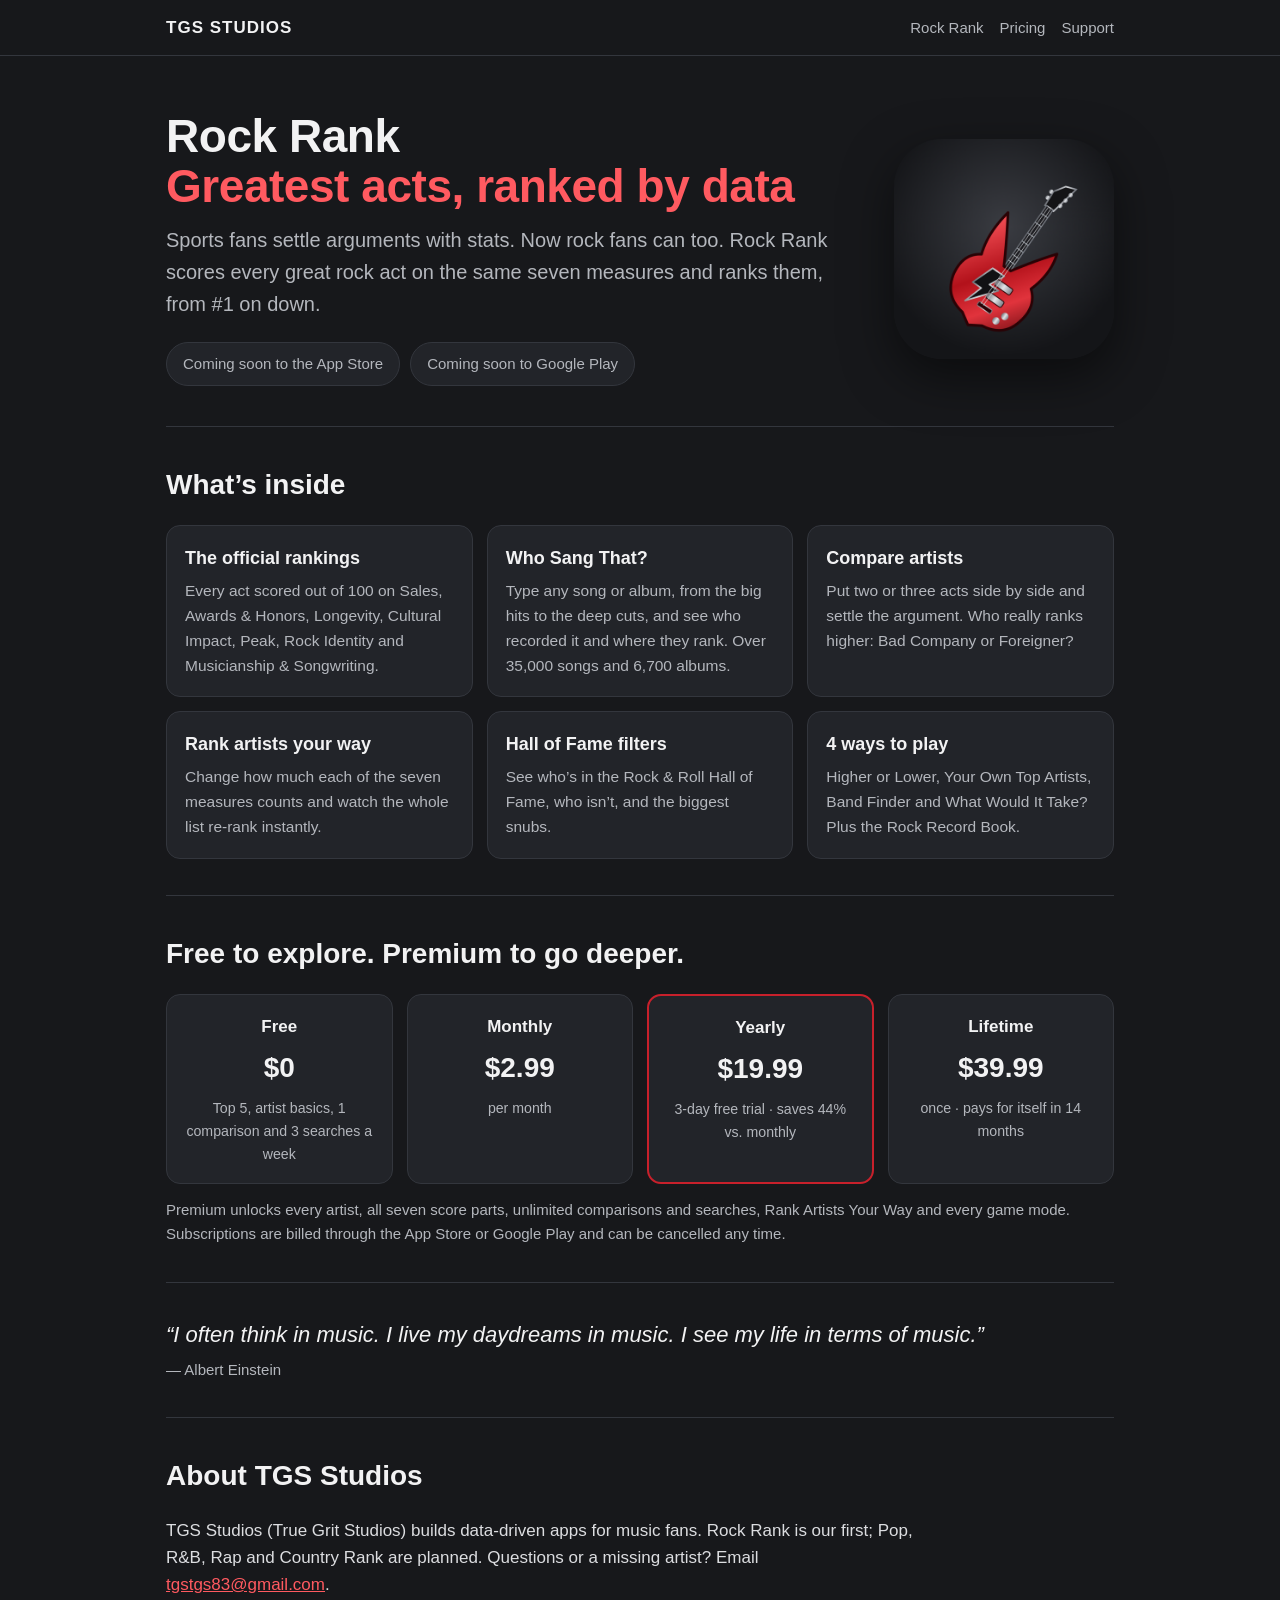
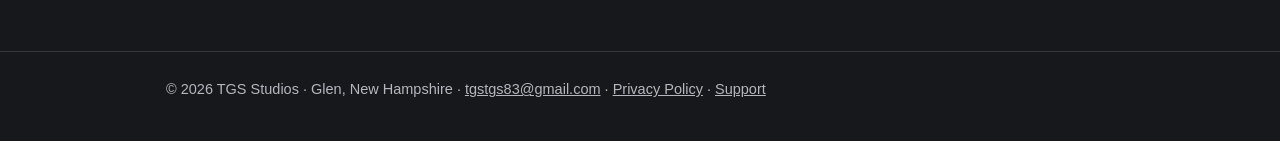
==== index.html @ dc3b04f5 "Pricing: 3-day free trial with the yearly plan Co-Authored-By: Claude Opus 5.5 <noreply@anthropic.co" ====
<!doctype html><html lang="en"><head><meta charset="utf-8"><meta name="viewport" content="width=device-width,initial-scale=1"><link rel="stylesheet" href="style.css"><link rel="icon" href="favicon.png"><link rel="apple-touch-icon" href="apple-touch-icon.png">
<title>Rock Rank — The greatest rock acts, ranked by data | TGS Studios</title>
<meta name="description" content="Rock Rank ranks the greatest rock acts of all time by data: sales, awards, chart longevity, cultural impact and more. From TGS Studios.">
</head><body><header class="top"><div class="wrap"><a class="brand" href="./">TGS STUDIOS</a><nav><a href="./#features">Rock Rank</a><a href="./#pricing">Pricing</a><a href="support.html">Support</a></nav></div></header>
<main class="wrap">
<div class="hero"><div>
<h1>Rock Rank<br><span>Greatest acts, ranked by data</span></h1>
<p class="lead">Sports fans settle arguments with stats. Now rock fans can too. Rock Rank scores every great rock act on the same seven measures and ranks them, from #1 on down.</p>
<div class="badges"><span class="pill">Coming soon to the App Store</span><span class="pill">Coming soon to Google Play</span></div>
</div><img src="rockrank-icon.png" alt="Rock Rank app icon: a red electric guitar"></div>

<section id="features"><h2>What&rsquo;s inside</h2><div class="grid">
<div class="card"><h3>The official rankings</h3><p>Every act scored out of 100 on Sales, Awards &amp; Honors, Longevity, Cultural Impact, Peak, Rock Identity and Musicianship &amp; Songwriting.</p></div>
<div class="card"><h3>Who Sang That?</h3><p>Type any song or album, from the big hits to the deep cuts, and see who recorded it and where they rank. Over 35,000 songs and 6,700 albums.</p></div>
<div class="card"><h3>Compare artists</h3><p>Put two or three acts side by side and settle the argument. Who really ranks higher: Bad Company or Foreigner?</p></div>
<div class="card"><h3>Rank artists your way</h3><p>Change how much each of the seven measures counts and watch the whole list re-rank instantly.</p></div>
<div class="card"><h3>Hall of Fame filters</h3><p>See who&rsquo;s in the Rock &amp; Roll Hall of Fame, who isn&rsquo;t, and the biggest snubs.</p></div>
<div class="card"><h3>4 ways to play</h3><p>Higher or Lower, Your Own Top Artists, Band Finder and What Would It Take? Plus the Rock Record Book.</p></div>
</div></section>

<section id="pricing"><h2>Free to explore. Premium to go deeper.</h2>
<div class="prices">
<div class="price"><b>Free</b><div class="amt">$0</div><small>Top 5, artist basics, 1 comparison and 3 searches a week</small></div>
<div class="price"><b>Monthly</b><div class="amt">$2.99</div><small>per month</small></div>
<div class="price best"><b>Yearly</b><div class="amt">$19.99</div><small>3-day free trial &middot; saves 44% vs. monthly</small></div>
<div class="price"><b>Lifetime</b><div class="amt">$39.99</div><small>once &middot; pays for itself in 14 months</small></div>
</div>
<p style="color:var(--muted);font-size:15px;margin:14px 0 0">Premium unlocks every artist, all seven score parts, unlimited comparisons and searches, Rank Artists Your Way and every game mode. Subscriptions are billed through the App Store or Google Play and can be cancelled any time.</p></section>

<section><blockquote>&ldquo;I often think in music. I live my daydreams in music. I see my life in terms of music.&rdquo;<footer>&mdash; Albert Einstein</footer></blockquote></section>

<section><h2>About TGS Studios</h2><p style="color:#dcdde0;max-width:760px">TGS Studios (True Grit Studios) builds data-driven apps for music fans. Rock Rank is our first; Pop, R&amp;B, Rap and Country Rank are planned. Questions or a missing artist? Email <a href="mailto:tgstgs83@gmail.com">tgstgs83@gmail.com</a>.</p></section>
</main><footer class="site"><div class="wrap">&copy; 2026 TGS Studios &middot; Glen, New Hampshire &middot; <a href="mailto:tgstgs83@gmail.com">tgstgs83@gmail.com</a> &middot; <a href="privacy.html">Privacy Policy</a> &middot; <a href="support.html">Support</a></div></footer></body></html>
---- style.css ----
:root{--bg:#17181b;--panel:#222429;--line:#33363d;--text:#f2f2f3;--muted:#b4b7bd;--red:#c8202b;--red-hi:#ff5a60}
*{box-sizing:border-box}html{-webkit-text-size-adjust:100%}
body{margin:0;background:var(--bg);color:var(--text);font:17px/1.6 -apple-system,BlinkMacSystemFont,"Segoe UI",Roboto,Helvetica,Arial,sans-serif}
a{color:var(--red-hi)}
.wrap{max-width:980px;margin:0 auto;padding:0 16px}
header.top{border-bottom:1px solid var(--line)}
header.top .wrap{display:flex;align-items:center;justify-content:space-between;gap:12px;padding-top:14px;padding-bottom:14px}
.brand{font-weight:800;letter-spacing:.06em;color:var(--text);text-decoration:none}
nav a{color:var(--muted);text-decoration:none;margin-left:16px;font-size:15px}nav a:hover{color:var(--text)}
.hero{display:grid;grid-template-columns:1fr 220px;gap:32px;align-items:center;padding:56px 0 40px}
.hero h1{font-size:46px;line-height:1.08;margin:0 0 12px;letter-spacing:-.01em}
.hero h1 span{color:var(--red-hi)}
.hero p.lead{font-size:20px;color:var(--muted);margin:0 0 22px}
.hero img{width:220px;height:220px;border-radius:48px;box-shadow:0 18px 50px rgba(0,0,0,.5)}
.badges{display:flex;gap:10px;flex-wrap:wrap}
.pill{display:inline-block;border:1px solid var(--line);background:var(--panel);border-radius:999px;padding:9px 16px;font-size:15px;color:var(--muted)}
section{padding:36px 0;border-top:1px solid var(--line)}
section h2{font-size:28px;margin:0 0 18px}
.grid{display:grid;grid-template-columns:repeat(3,1fr);gap:14px}
.card{background:var(--panel);border:1px solid var(--line);border-radius:14px;padding:18px}
.card h3{margin:0 0 6px;font-size:18px}.card p{margin:0;color:var(--muted);font-size:15.5px}
.prices{display:grid;grid-template-columns:repeat(4,1fr);gap:14px}
.price{background:var(--panel);border:1px solid var(--line);border-radius:14px;padding:18px;text-align:center}
.price.best{border:2px solid var(--red)}
.price .amt{font-size:28px;font-weight:800;margin:6px 0}.price small{color:var(--muted);display:block}
blockquote{margin:0;font-size:22px;line-height:1.45;font-style:italic;color:var(--text)}
blockquote footer{font-style:normal;color:var(--muted);font-size:15px;margin-top:8px}
footer.site{border-top:1px solid var(--line);padding:26px 0 40px;color:var(--muted);font-size:14.5px}
footer.site a{color:var(--muted)}
.doc{max-width:760px;padding:30px 0 50px}.doc h1{font-size:34px;margin:0 0 6px}.doc h2{font-size:21px;margin:28px 0 6px}.doc p,.doc li{color:#dcdde0}
@media (max-width:760px){.hero{grid-template-columns:1fr;padding-top:32px}.hero img{width:140px;height:140px;border-radius:32px;order:-1}.hero h1{font-size:34px}.grid{grid-template-columns:1fr}.prices{grid-template-columns:1fr 1fr}nav a{margin-left:10px}}
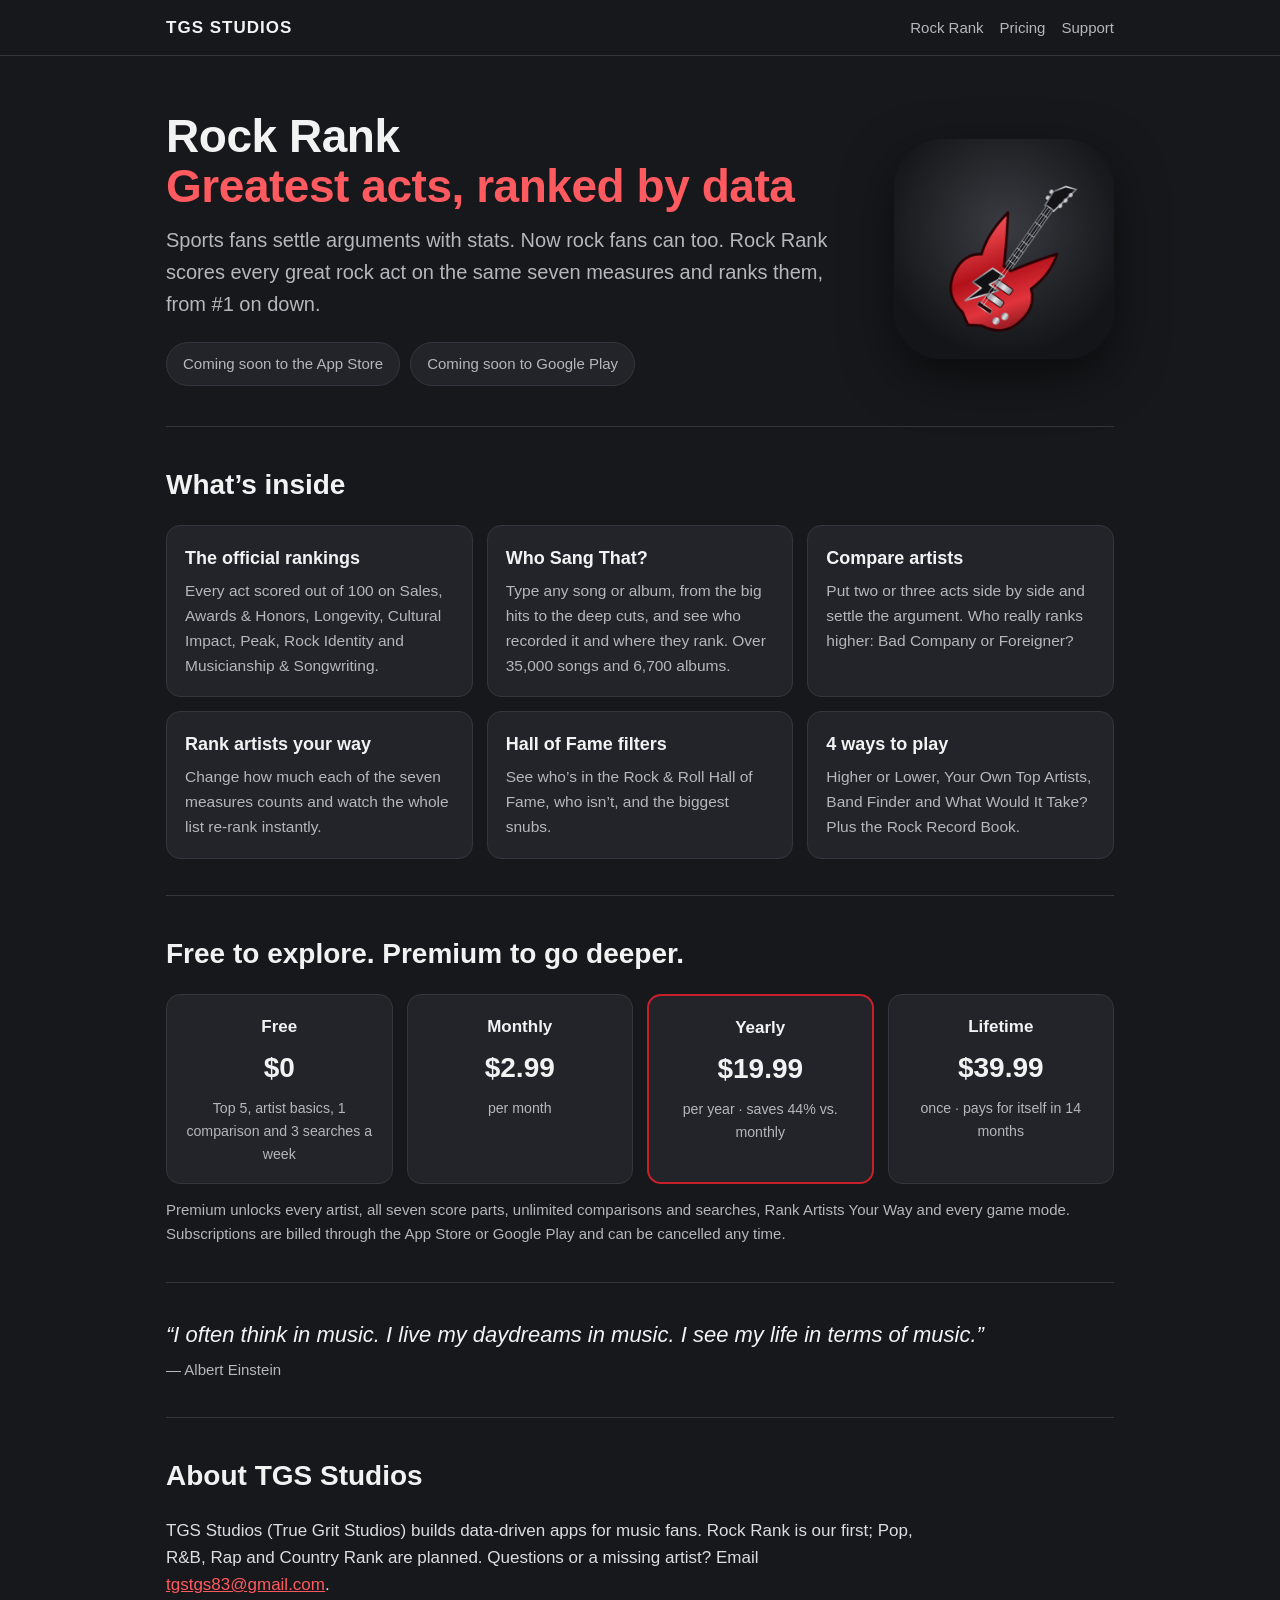
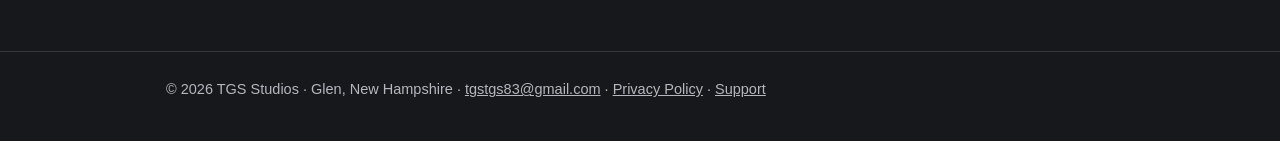
==== commit cd056e8c: "Pricing: no free trial Co-Authored-By: Claude Opus 5.5 <noreply@anthropic.com> Claude-Session: https" ====
--- a/index.html
+++ b/index.html
@@ -22,7 +22,7 @@
 <div class="prices">
 <div class="price"><b>Free</b><div class="amt">$0</div><small>Top 5, artist basics, 1 comparison and 3 searches a week</small></div>
 <div class="price"><b>Monthly</b><div class="amt">$2.99</div><small>per month</small></div>
-<div class="price best"><b>Yearly</b><div class="amt">$19.99</div><small>3-day free trial &middot; saves 44% vs. monthly</small></div>
+<div class="price best"><b>Yearly</b><div class="amt">$19.99</div><small>per year &middot; saves 44% vs. monthly</small></div>
 <div class="price"><b>Lifetime</b><div class="amt">$39.99</div><small>once &middot; pays for itself in 14 months</small></div>
 </div>
 <p style="color:var(--muted);font-size:15px;margin:14px 0 0">Premium unlocks every artist, all seven score parts, unlimited comparisons and searches, Rank Artists Your Way and every game mode. Subscriptions are billed through the App Store or Google Play and can be cancelled any time.</p></section>
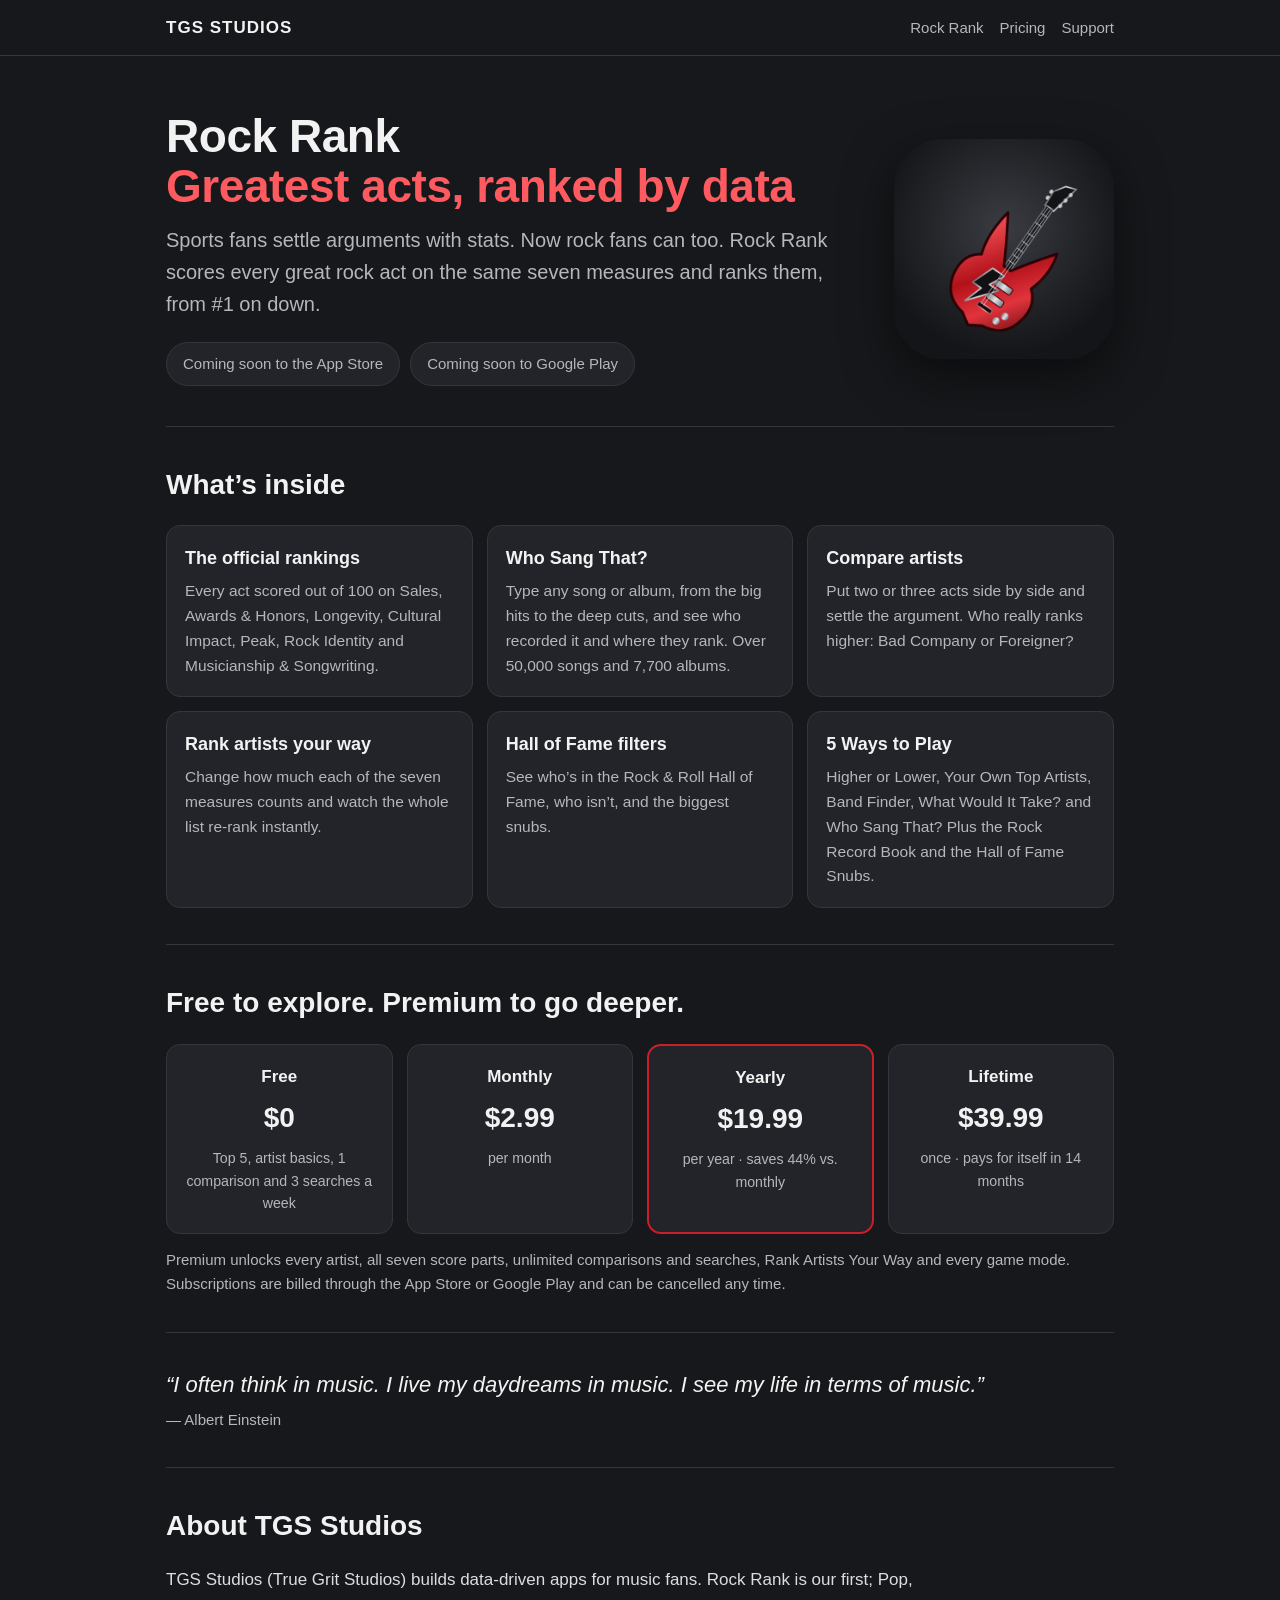
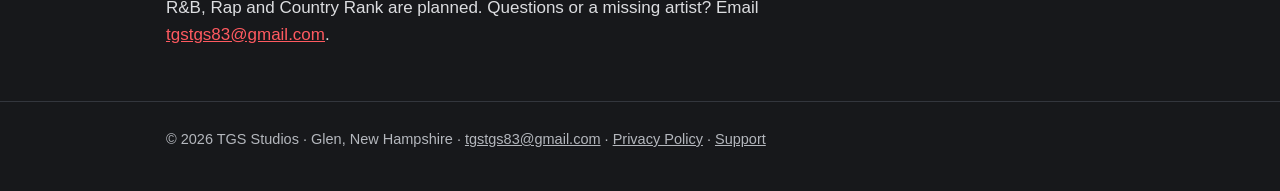
==== commit 5a5ff1ae: "Rock Rank: 5 Ways to Play, 50,000 songs and 7,700 albums Co-Authored-By: Claude Opus 5.5 <noreply@an" ====
--- a/index.html
+++ b/index.html
@@ -11,11 +11,11 @@
 
 <section id="features"><h2>What&rsquo;s inside</h2><div class="grid">
 <div class="card"><h3>The official rankings</h3><p>Every act scored out of 100 on Sales, Awards &amp; Honors, Longevity, Cultural Impact, Peak, Rock Identity and Musicianship &amp; Songwriting.</p></div>
-<div class="card"><h3>Who Sang That?</h3><p>Type any song or album, from the big hits to the deep cuts, and see who recorded it and where they rank. Over 35,000 songs and 6,700 albums.</p></div>
+<div class="card"><h3>Who Sang That?</h3><p>Type any song or album, from the big hits to the deep cuts, and see who recorded it and where they rank. Over 50,000 songs and 7,700 albums.</p></div>
 <div class="card"><h3>Compare artists</h3><p>Put two or three acts side by side and settle the argument. Who really ranks higher: Bad Company or Foreigner?</p></div>
 <div class="card"><h3>Rank artists your way</h3><p>Change how much each of the seven measures counts and watch the whole list re-rank instantly.</p></div>
 <div class="card"><h3>Hall of Fame filters</h3><p>See who&rsquo;s in the Rock &amp; Roll Hall of Fame, who isn&rsquo;t, and the biggest snubs.</p></div>
-<div class="card"><h3>4 ways to play</h3><p>Higher or Lower, Your Own Top Artists, Band Finder and What Would It Take? Plus the Rock Record Book.</p></div>
+<div class="card"><h3>5 Ways to Play</h3><p>Higher or Lower, Your Own Top Artists, Band Finder, What Would It Take? and Who Sang That? Plus the Rock Record Book and the Hall of Fame Snubs.</p></div>
 </div></section>
 
 <section id="pricing"><h2>Free to explore. Premium to go deeper.</h2>
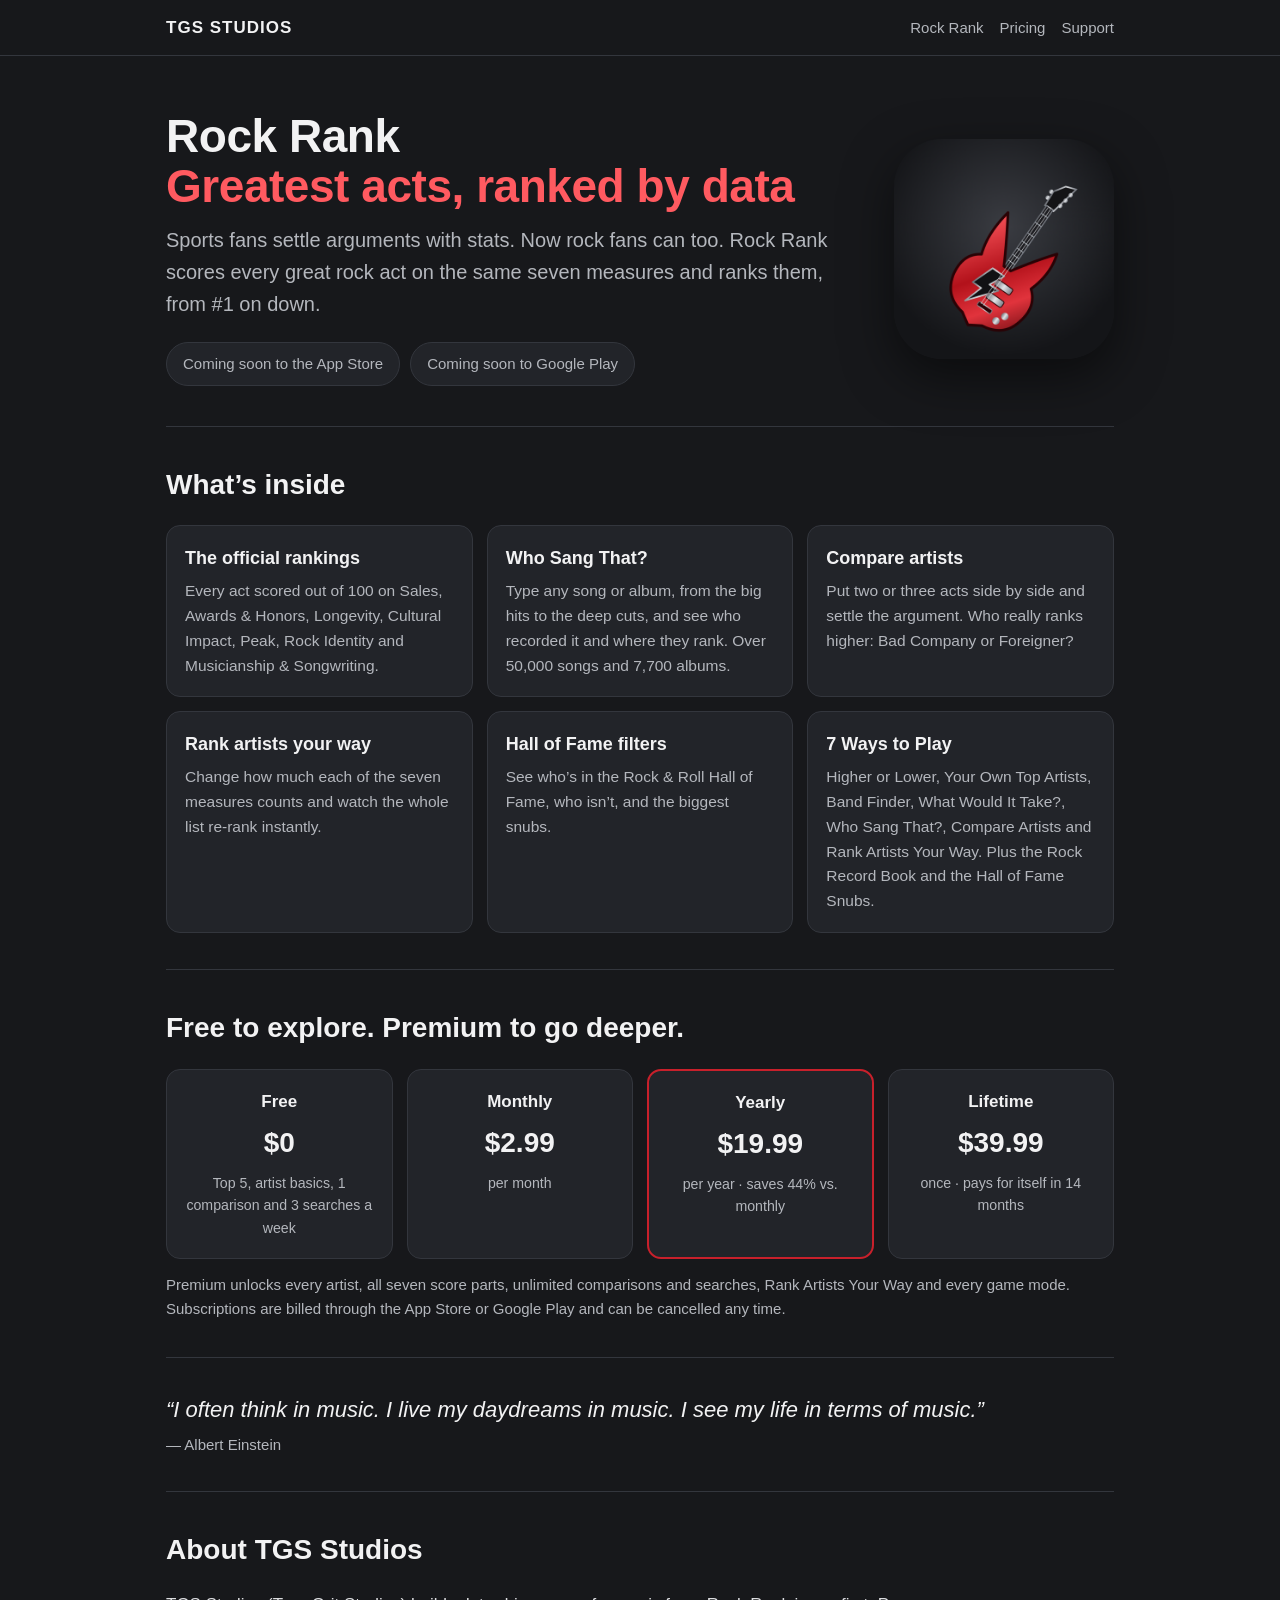
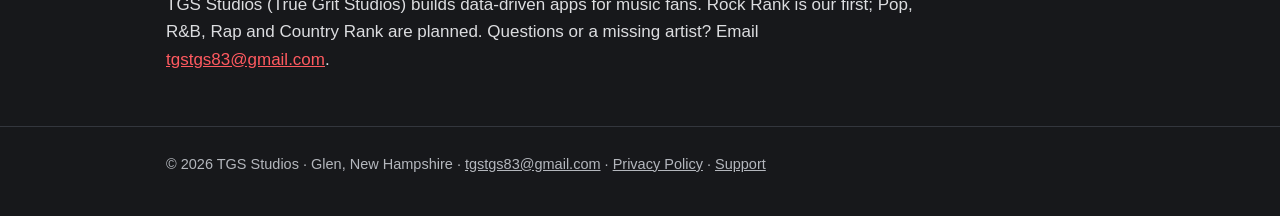
==== commit 7b7d24ab: "Rock Rank: 7 Ways to Play Co-Authored-By: Claude Opus 5.5 <noreply@anthropic.com> Claude-Session: ht" ====
--- a/index.html
+++ b/index.html
@@ -15,7 +15,7 @@
 <div class="card"><h3>Compare artists</h3><p>Put two or three acts side by side and settle the argument. Who really ranks higher: Bad Company or Foreigner?</p></div>
 <div class="card"><h3>Rank artists your way</h3><p>Change how much each of the seven measures counts and watch the whole list re-rank instantly.</p></div>
 <div class="card"><h3>Hall of Fame filters</h3><p>See who&rsquo;s in the Rock &amp; Roll Hall of Fame, who isn&rsquo;t, and the biggest snubs.</p></div>
-<div class="card"><h3>5 Ways to Play</h3><p>Higher or Lower, Your Own Top Artists, Band Finder, What Would It Take? and Who Sang That? Plus the Rock Record Book and the Hall of Fame Snubs.</p></div>
+<div class="card"><h3>7 Ways to Play</h3><p>Higher or Lower, Your Own Top Artists, Band Finder, What Would It Take?, Who Sang That?, Compare Artists and Rank Artists Your Way. Plus the Rock Record Book and the Hall of Fame Snubs.</p></div>
 </div></section>
 
 <section id="pricing"><h2>Free to explore. Premium to go deeper.</h2>
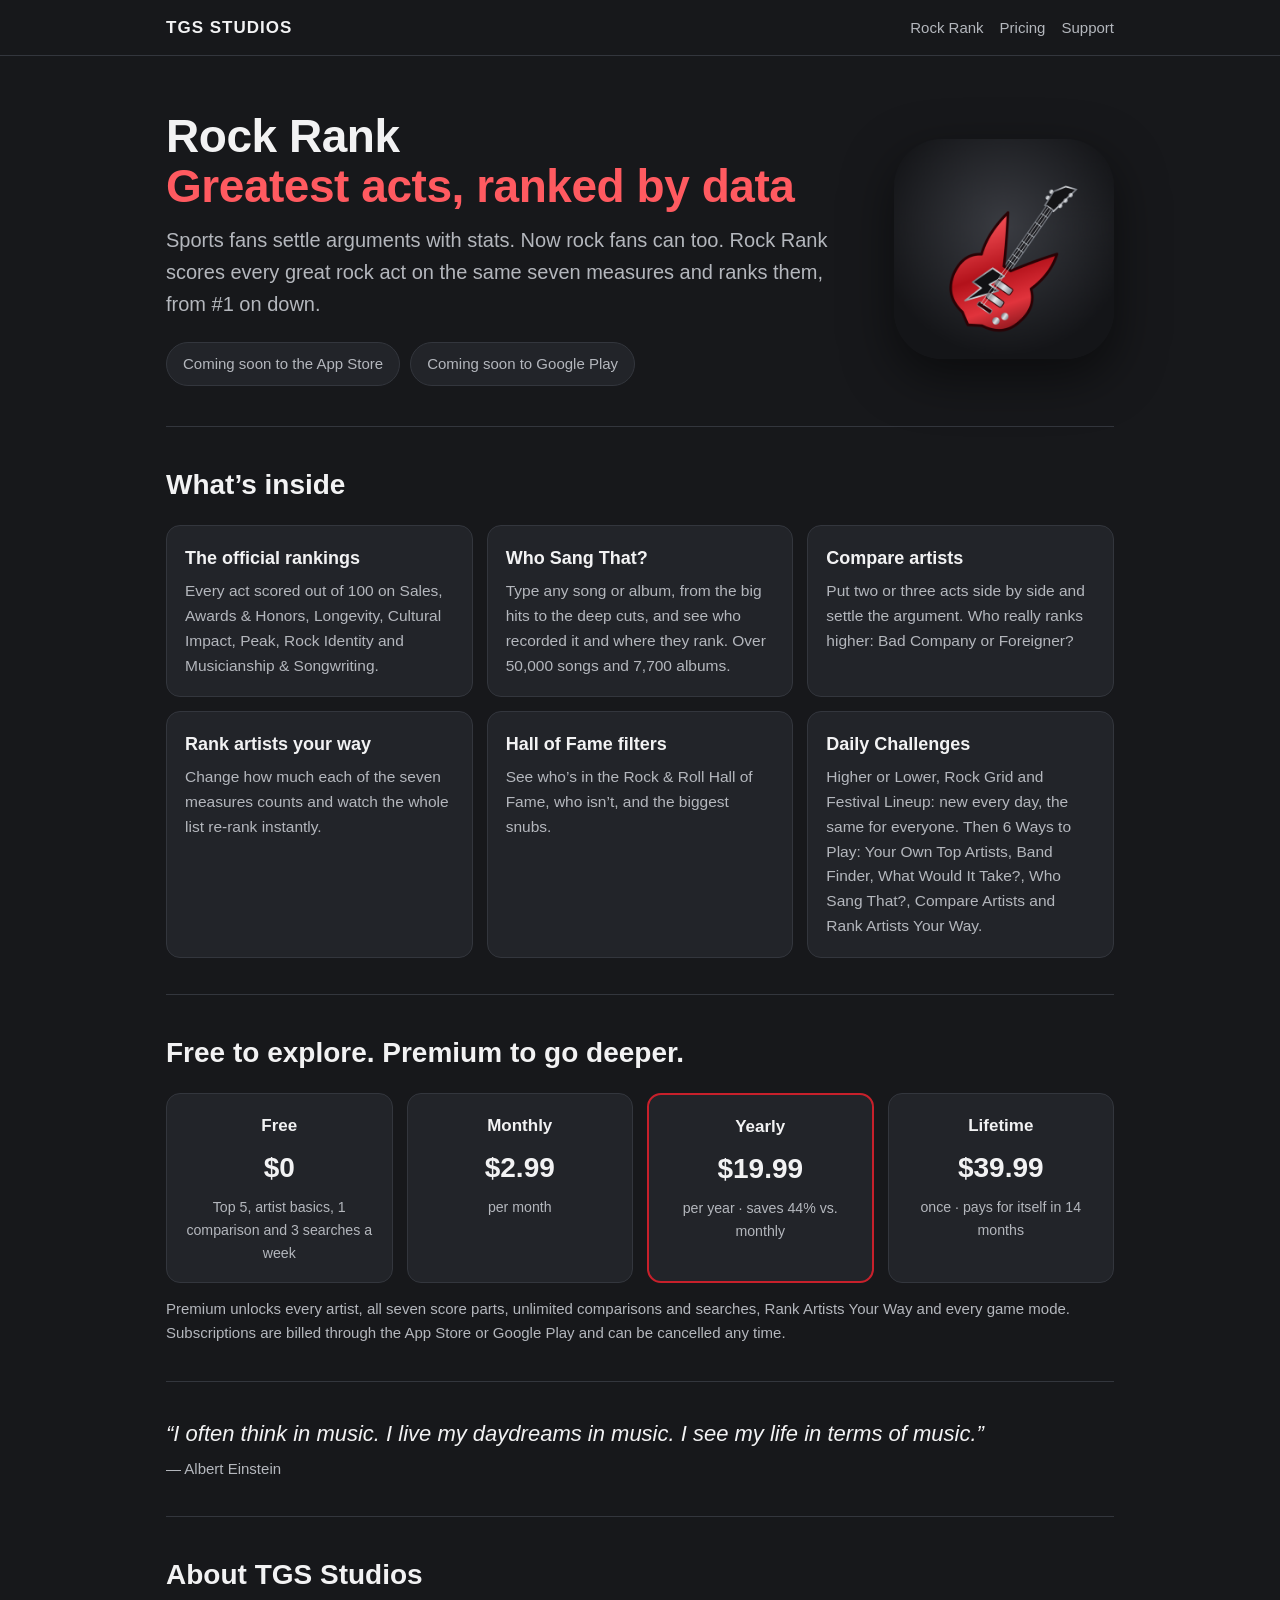
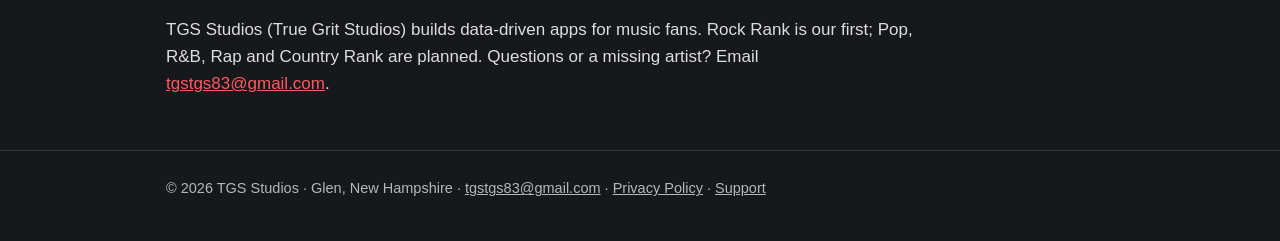
==== commit f40350ad: "Rock Rank: Daily Challenges and 6 Ways to Play Co-Authored-By: Claude Opus 5.5 <noreply@anthropic.co" ====
--- a/index.html
+++ b/index.html
@@ -15,7 +15,7 @@
 <div class="card"><h3>Compare artists</h3><p>Put two or three acts side by side and settle the argument. Who really ranks higher: Bad Company or Foreigner?</p></div>
 <div class="card"><h3>Rank artists your way</h3><p>Change how much each of the seven measures counts and watch the whole list re-rank instantly.</p></div>
 <div class="card"><h3>Hall of Fame filters</h3><p>See who&rsquo;s in the Rock &amp; Roll Hall of Fame, who isn&rsquo;t, and the biggest snubs.</p></div>
-<div class="card"><h3>7 Ways to Play</h3><p>Higher or Lower, Your Own Top Artists, Band Finder, What Would It Take?, Who Sang That?, Compare Artists and Rank Artists Your Way. Plus the Rock Record Book and the Hall of Fame Snubs.</p></div>
+<div class="card"><h3>Daily Challenges</h3><p>Higher or Lower, Rock Grid and Festival Lineup: new every day, the same for everyone. Then 6 Ways to Play: Your Own Top Artists, Band Finder, What Would It Take?, Who Sang That?, Compare Artists and Rank Artists Your Way.</p></div>
 </div></section>
 
 <section id="pricing"><h2>Free to explore. Premium to go deeper.</h2>
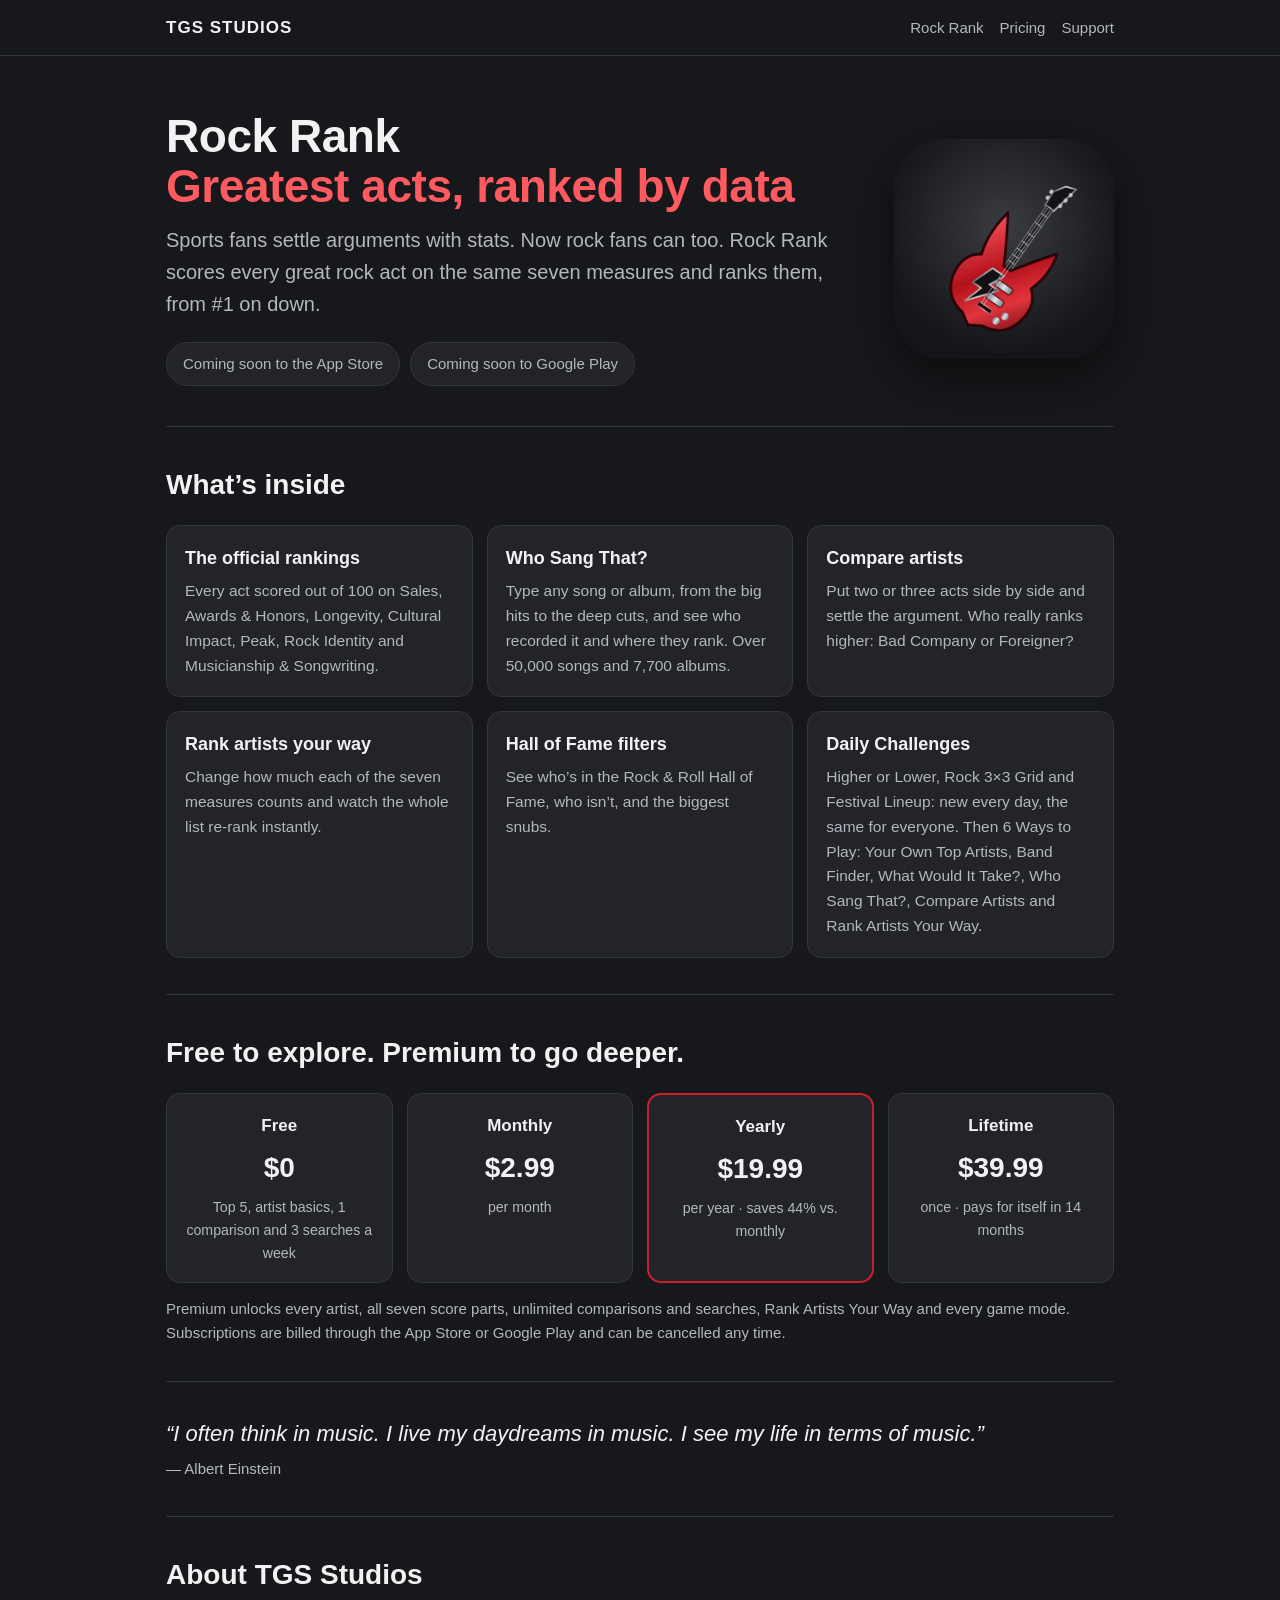
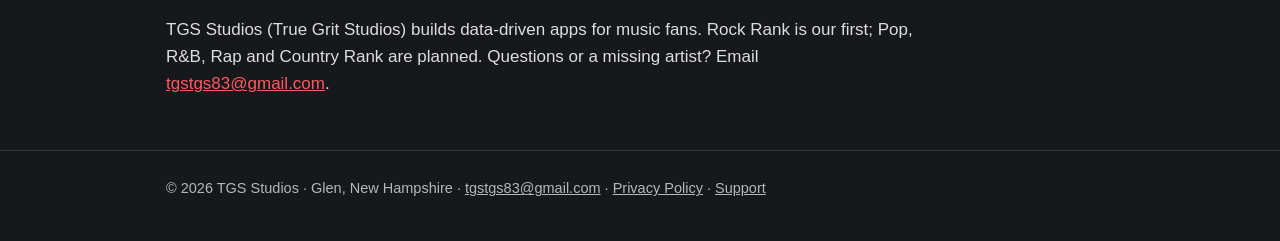
==== commit 48d07385: "Rock 3x3 Grid Co-Authored-By: Claude Opus 5.5 <noreply@anthropic.com> Claude-Session: https://claude" ====
--- a/index.html
+++ b/index.html
@@ -15,7 +15,7 @@
 <div class="card"><h3>Compare artists</h3><p>Put two or three acts side by side and settle the argument. Who really ranks higher: Bad Company or Foreigner?</p></div>
 <div class="card"><h3>Rank artists your way</h3><p>Change how much each of the seven measures counts and watch the whole list re-rank instantly.</p></div>
 <div class="card"><h3>Hall of Fame filters</h3><p>See who&rsquo;s in the Rock &amp; Roll Hall of Fame, who isn&rsquo;t, and the biggest snubs.</p></div>
-<div class="card"><h3>Daily Challenges</h3><p>Higher or Lower, Rock Grid and Festival Lineup: new every day, the same for everyone. Then 6 Ways to Play: Your Own Top Artists, Band Finder, What Would It Take?, Who Sang That?, Compare Artists and Rank Artists Your Way.</p></div>
+<div class="card"><h3>Daily Challenges</h3><p>Higher or Lower, Rock 3&times;3 Grid and Festival Lineup: new every day, the same for everyone. Then 6 Ways to Play: Your Own Top Artists, Band Finder, What Would It Take?, Who Sang That?, Compare Artists and Rank Artists Your Way.</p></div>
 </div></section>
 
 <section id="pricing"><h2>Free to explore. Premium to go deeper.</h2>
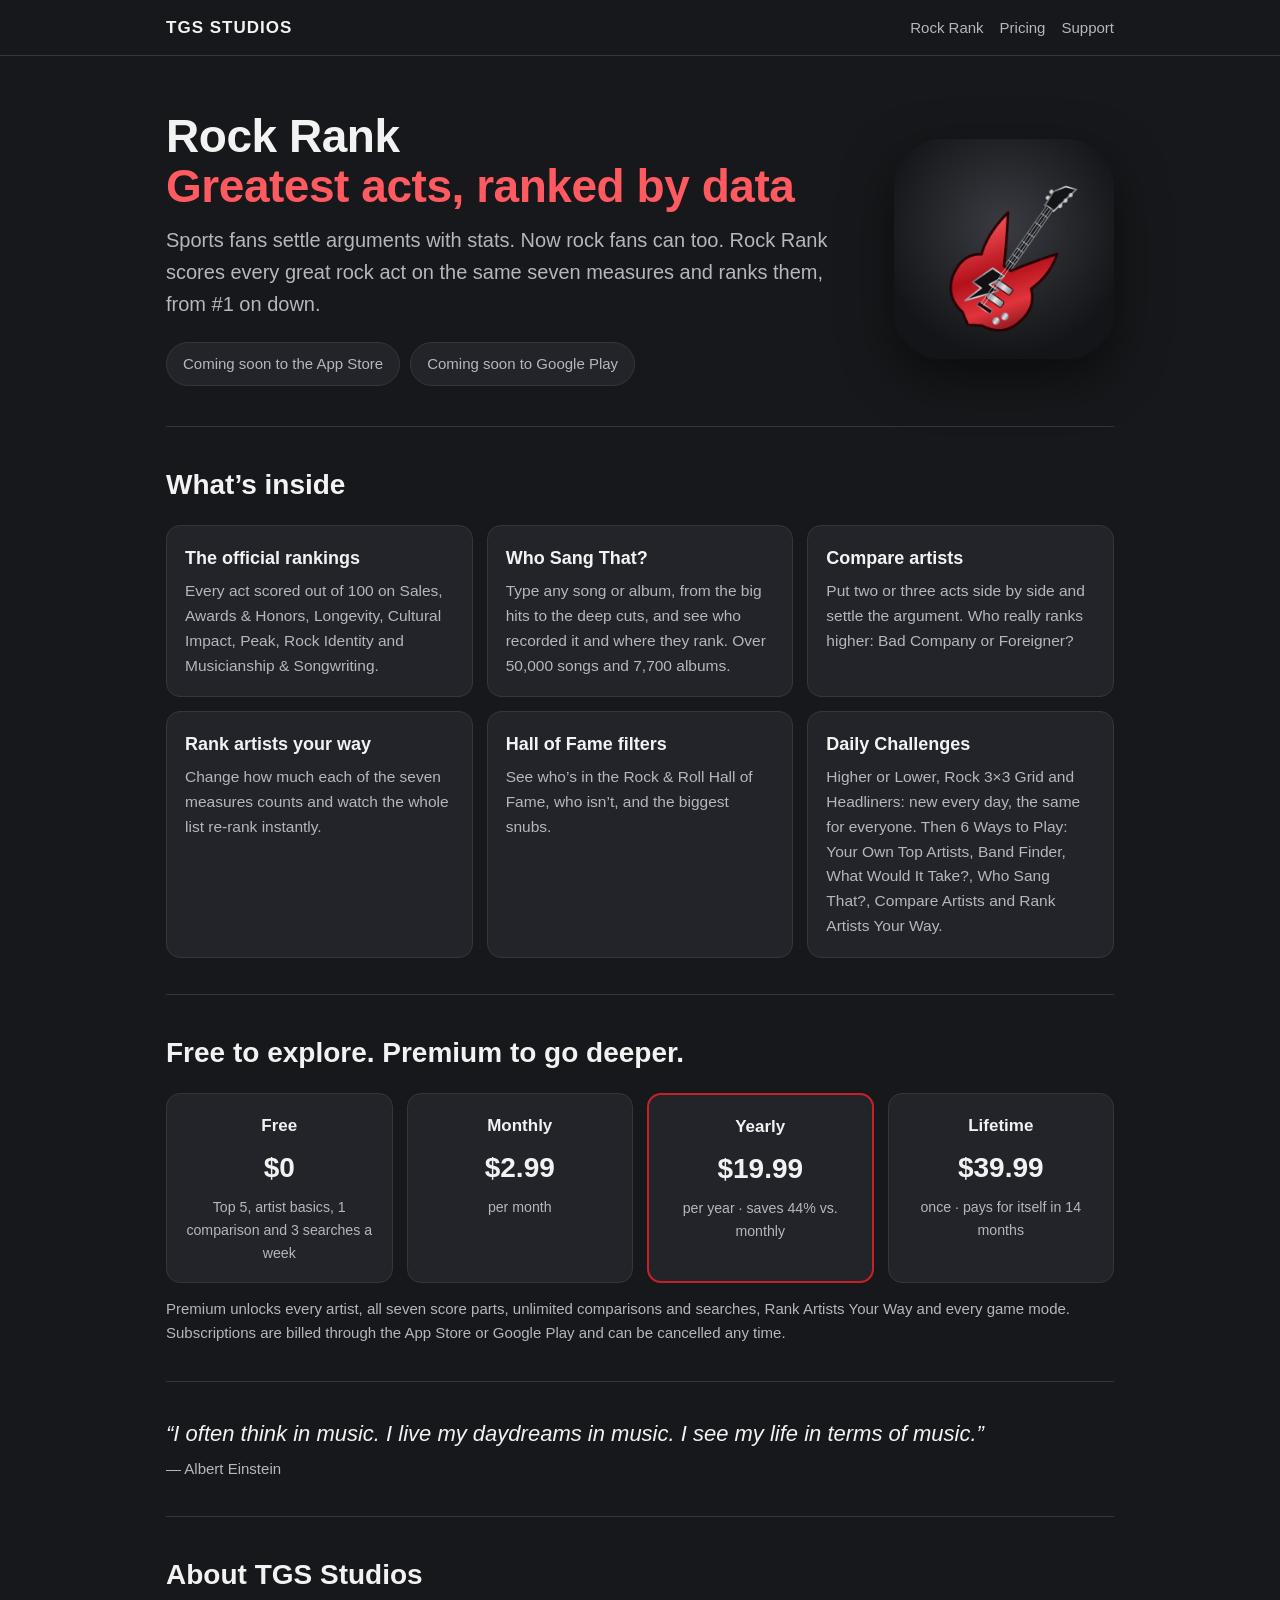
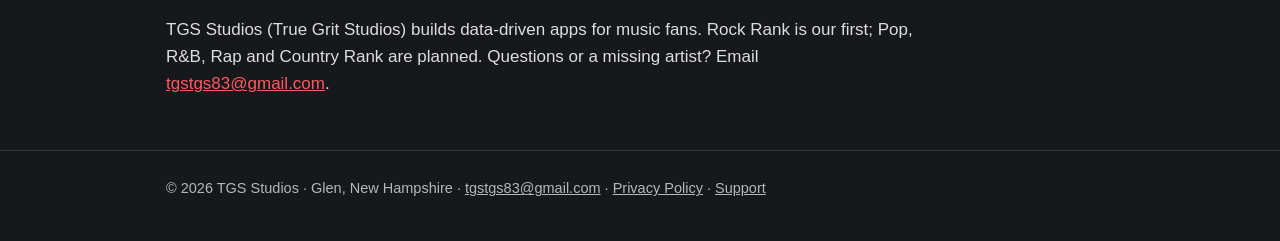
==== commit 1431a093: "Headliners Co-Authored-By: Claude Opus 5.5 <noreply@anthropic.com> Claude-Session: https://claude.ai" ====
--- a/index.html
+++ b/index.html
@@ -15,7 +15,7 @@
 <div class="card"><h3>Compare artists</h3><p>Put two or three acts side by side and settle the argument. Who really ranks higher: Bad Company or Foreigner?</p></div>
 <div class="card"><h3>Rank artists your way</h3><p>Change how much each of the seven measures counts and watch the whole list re-rank instantly.</p></div>
 <div class="card"><h3>Hall of Fame filters</h3><p>See who&rsquo;s in the Rock &amp; Roll Hall of Fame, who isn&rsquo;t, and the biggest snubs.</p></div>
-<div class="card"><h3>Daily Challenges</h3><p>Higher or Lower, Rock 3&times;3 Grid and Festival Lineup: new every day, the same for everyone. Then 6 Ways to Play: Your Own Top Artists, Band Finder, What Would It Take?, Who Sang That?, Compare Artists and Rank Artists Your Way.</p></div>
+<div class="card"><h3>Daily Challenges</h3><p>Higher or Lower, Rock 3&times;3 Grid and Headliners: new every day, the same for everyone. Then 6 Ways to Play: Your Own Top Artists, Band Finder, What Would It Take?, Who Sang That?, Compare Artists and Rank Artists Your Way.</p></div>
 </div></section>
 
 <section id="pricing"><h2>Free to explore. Premium to go deeper.</h2>
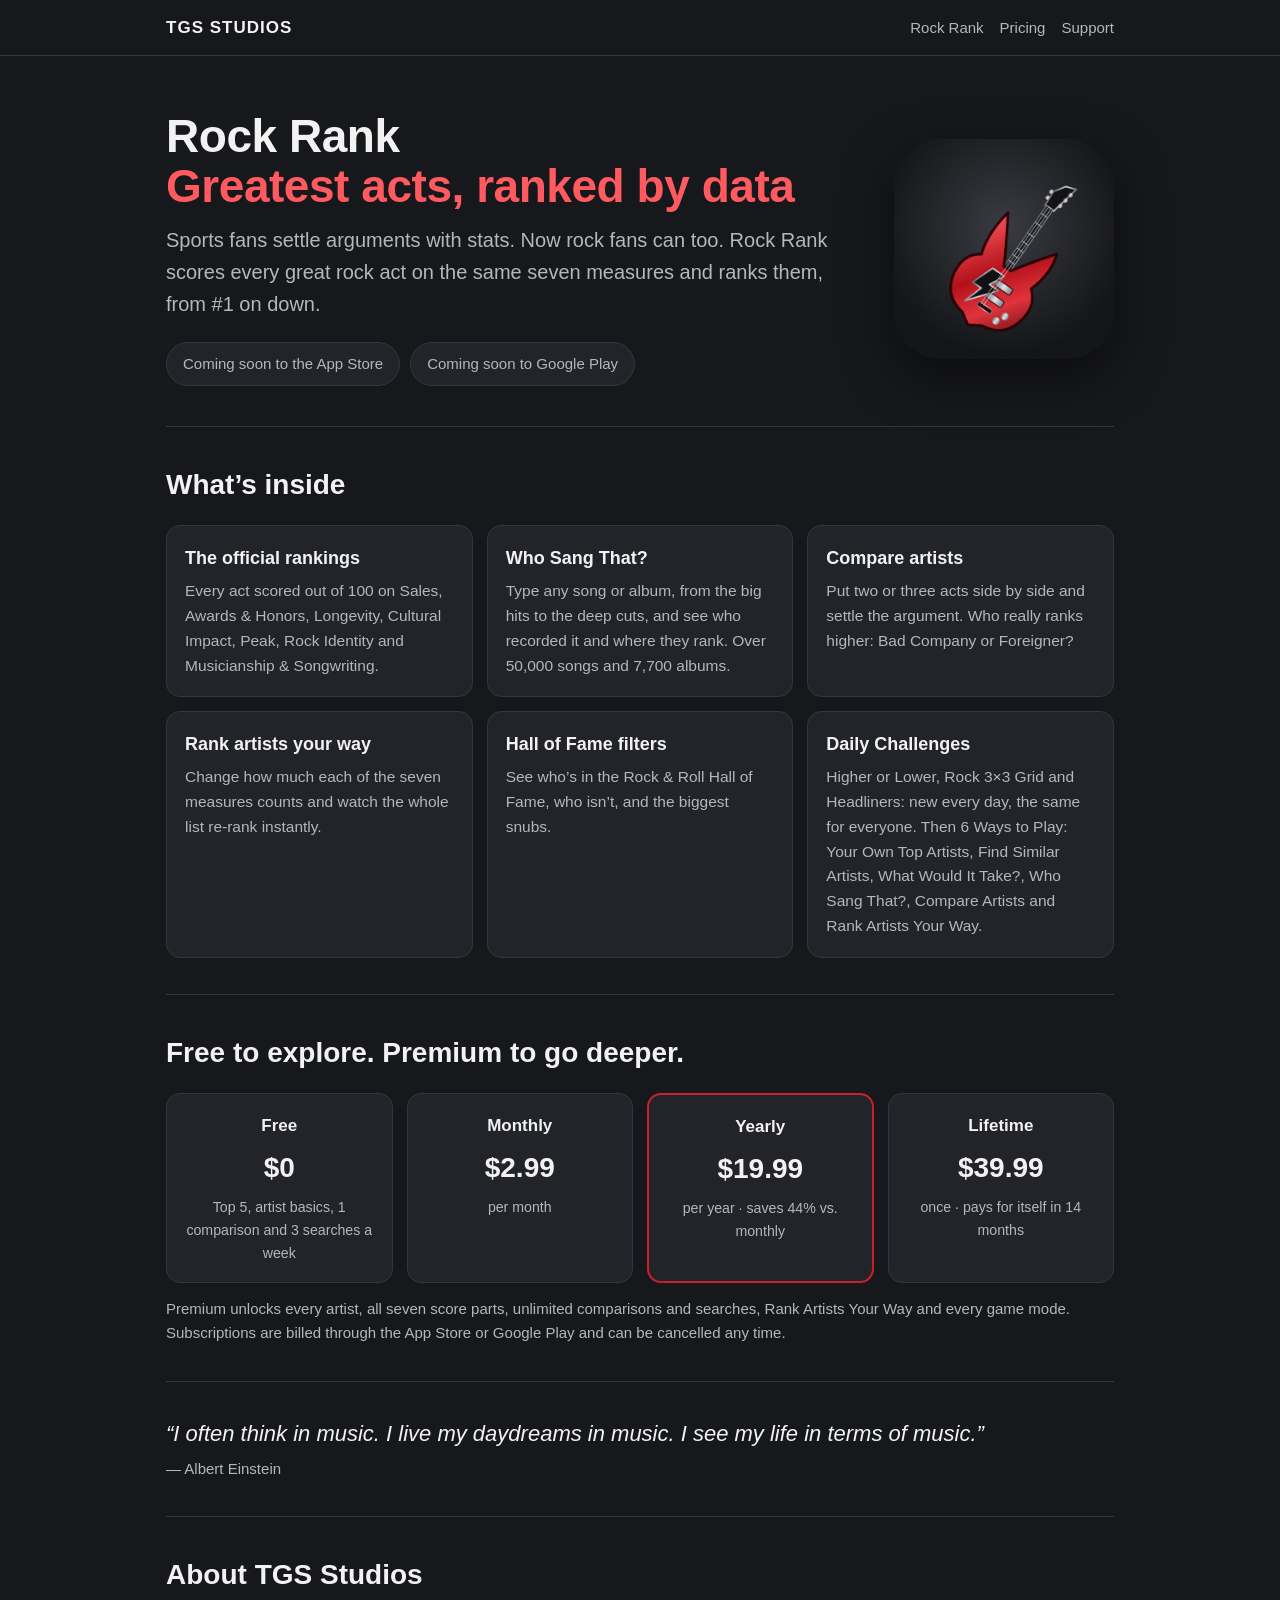
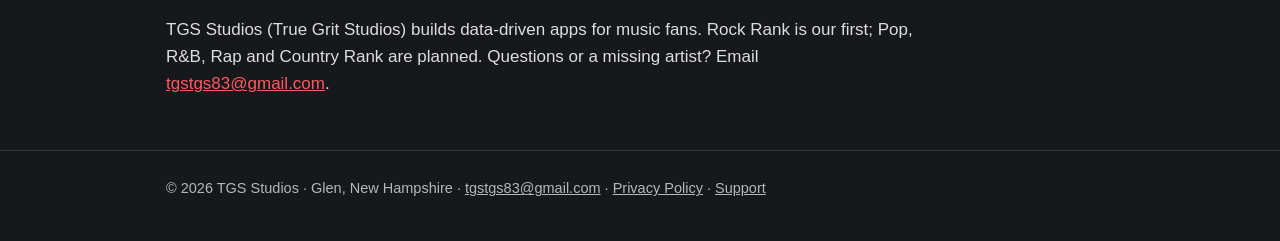
==== commit fb990b56: "Rename Band Finder to Find Similar Artists Co-Authored-By: Claude Opus 5.5 <noreply@anthropic.com> C" ====
--- a/index.html
+++ b/index.html
@@ -15,7 +15,7 @@
 <div class="card"><h3>Compare artists</h3><p>Put two or three acts side by side and settle the argument. Who really ranks higher: Bad Company or Foreigner?</p></div>
 <div class="card"><h3>Rank artists your way</h3><p>Change how much each of the seven measures counts and watch the whole list re-rank instantly.</p></div>
 <div class="card"><h3>Hall of Fame filters</h3><p>See who&rsquo;s in the Rock &amp; Roll Hall of Fame, who isn&rsquo;t, and the biggest snubs.</p></div>
-<div class="card"><h3>Daily Challenges</h3><p>Higher or Lower, Rock 3&times;3 Grid and Headliners: new every day, the same for everyone. Then 6 Ways to Play: Your Own Top Artists, Band Finder, What Would It Take?, Who Sang That?, Compare Artists and Rank Artists Your Way.</p></div>
+<div class="card"><h3>Daily Challenges</h3><p>Higher or Lower, Rock 3&times;3 Grid and Headliners: new every day, the same for everyone. Then 6 Ways to Play: Your Own Top Artists, Find Similar Artists, What Would It Take?, Who Sang That?, Compare Artists and Rank Artists Your Way.</p></div>
 </div></section>
 
 <section id="pricing"><h2>Free to explore. Premium to go deeper.</h2>
